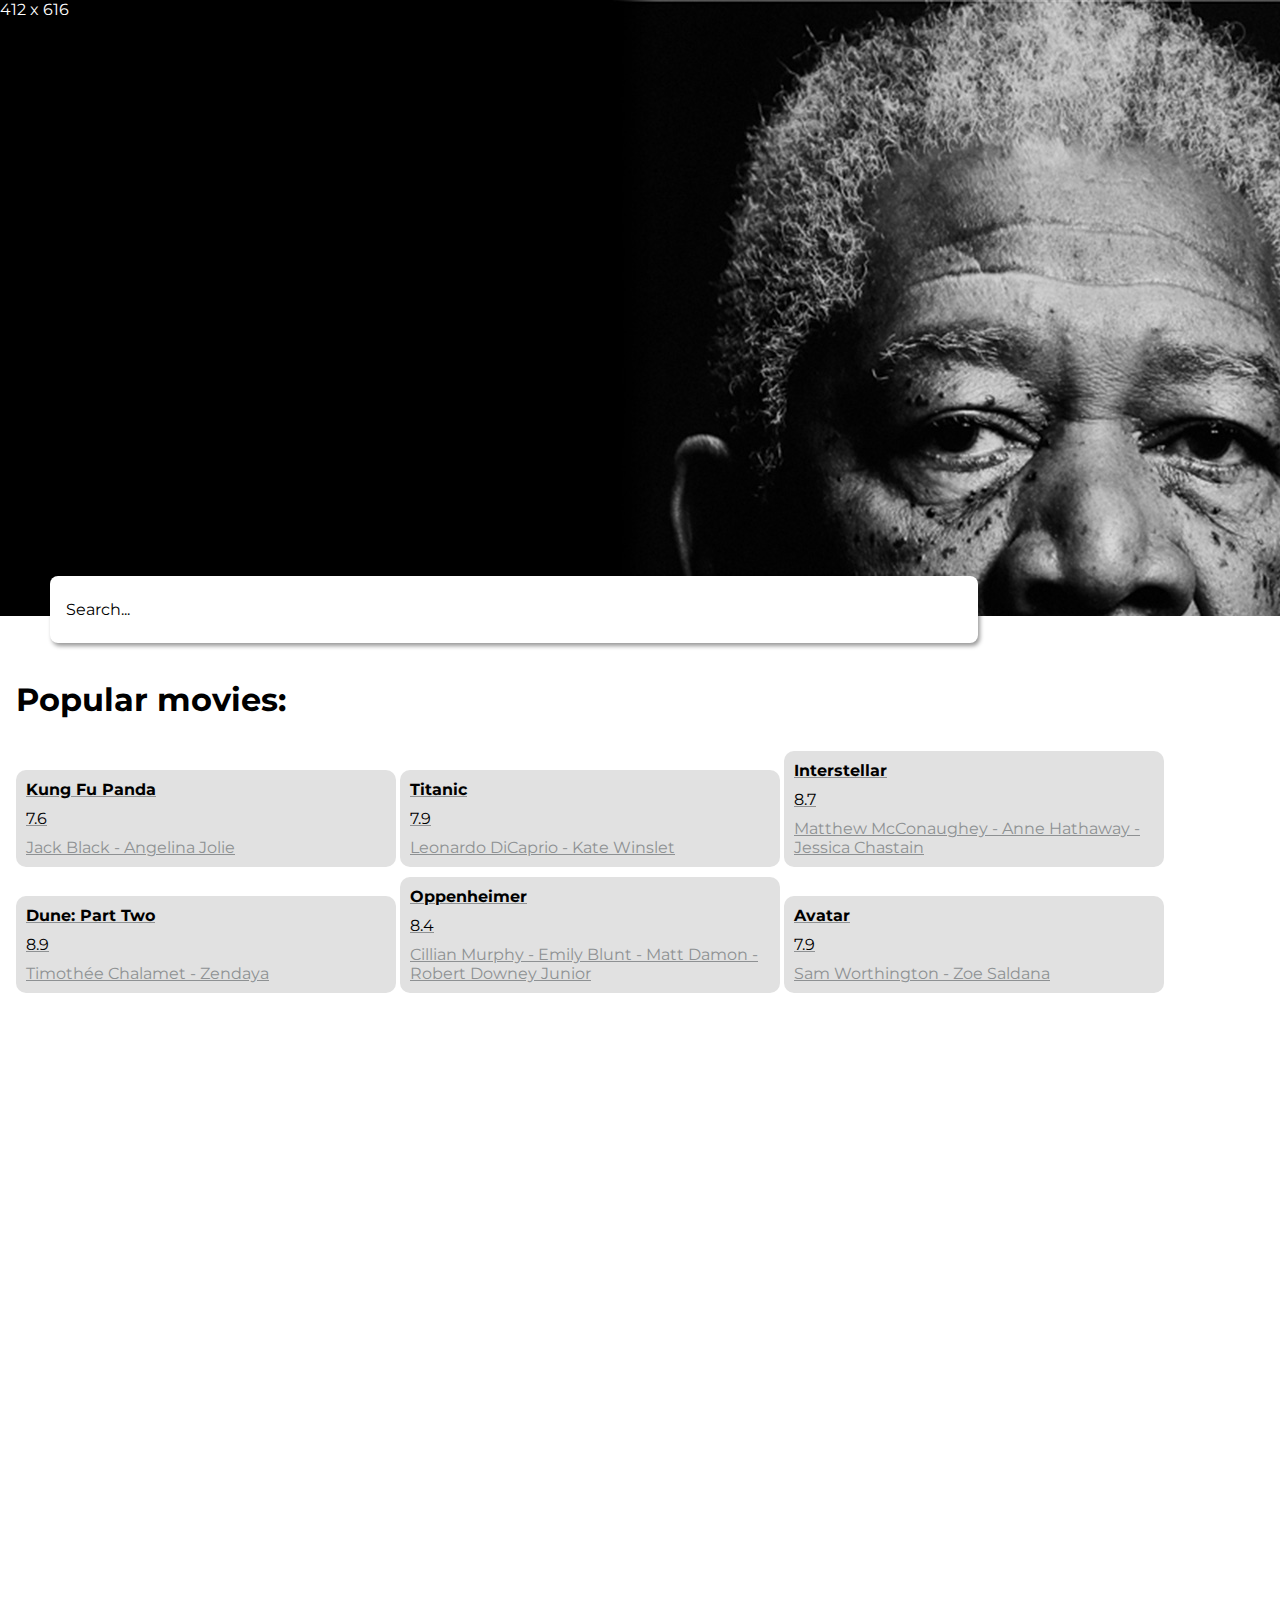
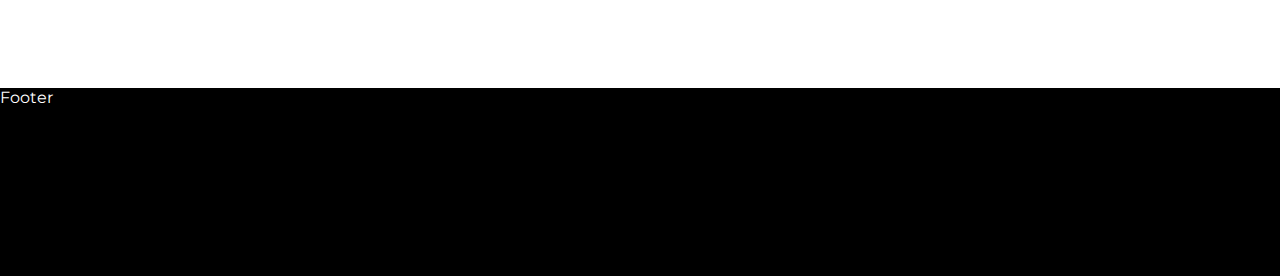
==== index.html @ 91b84ab2 "15/03" ====
<!DOCTYPE html>
<html lang="en">
  <head>
    <meta charset="UTF-8" />
    <meta name="viewport" content="width=device-width, initial-scale=1.0" />
    <title>IMBb</title>
    <link rel="stylesheet" href="/css/stylesheet.css" />
  </head>
  <body>
    <div id="wrapper">
      <main>
        412 x 616
        <div id="searchbar">Search...</div>
      </main>

      <article>
        <h1>Popular movies:</h1>
        <template id="movies">
          <a href="filmer.html" class="link_movie">
            <p class="name"></p>
            <p class="rating"></p>
            <p class="actors"></p>

            <div class="picture"></div>
          </a>
        </template>
      </article>

      <footer>Footer</footer>
    </div>
    <script src="js/javascript.js"></script>
  </body>
</html>
---- css/stylesheet.css ----
@import url('https://fonts.googleapis.com/css2?family=Montserrat&display=swap');

body {
    margin: 0px;
    font-family: 'Montserrat', 'sans-serif';
}

main {
    position: relative;
    background-image: url(/img/Morgan-Freeman.jpg);
    color: white;
    height: 616px;
}

main img {
    background-size: cover;
    background-repeat: no-repeat;
    background-position: center;
}

#searchbar {
    display: flex;
    position: absolute;
    bottom: -1.7rem;
    left: 50px;
    z-index: 1000;
    padding: 1rem;
    align-items: center;
    background-color: white;
    color: black;
    height: 35px;
    width: 70%;
    box-shadow: 2px 3px 4px 0px rgba(0, 0, 0, 0.4);
    border-radius: 0.5rem;
}   

article {
    height: 65rem;
    padding: 1rem;
}

article h1 {
    color: black;
    margin-top: 3rem;
    margin-bottom: 2rem;
    font-size: 2rem;
}

footer {
    height: 188px;
    background-color: black;
    color: white;
}

.link_movie {
    display: inline-block;

    width: 380px;
    border-radius: 10px;
    
    color: rgb(142, 145, 147);
    background-color: rgb(225, 225, 225);
    margin-bottom: 10px;
}

.link_movie p {
    display: block;
    margin: 10px;
}

.name {
    color: black;
    text-decoration: none;
    font-weight: bold;
}

.rating {
    color: black;
    
}
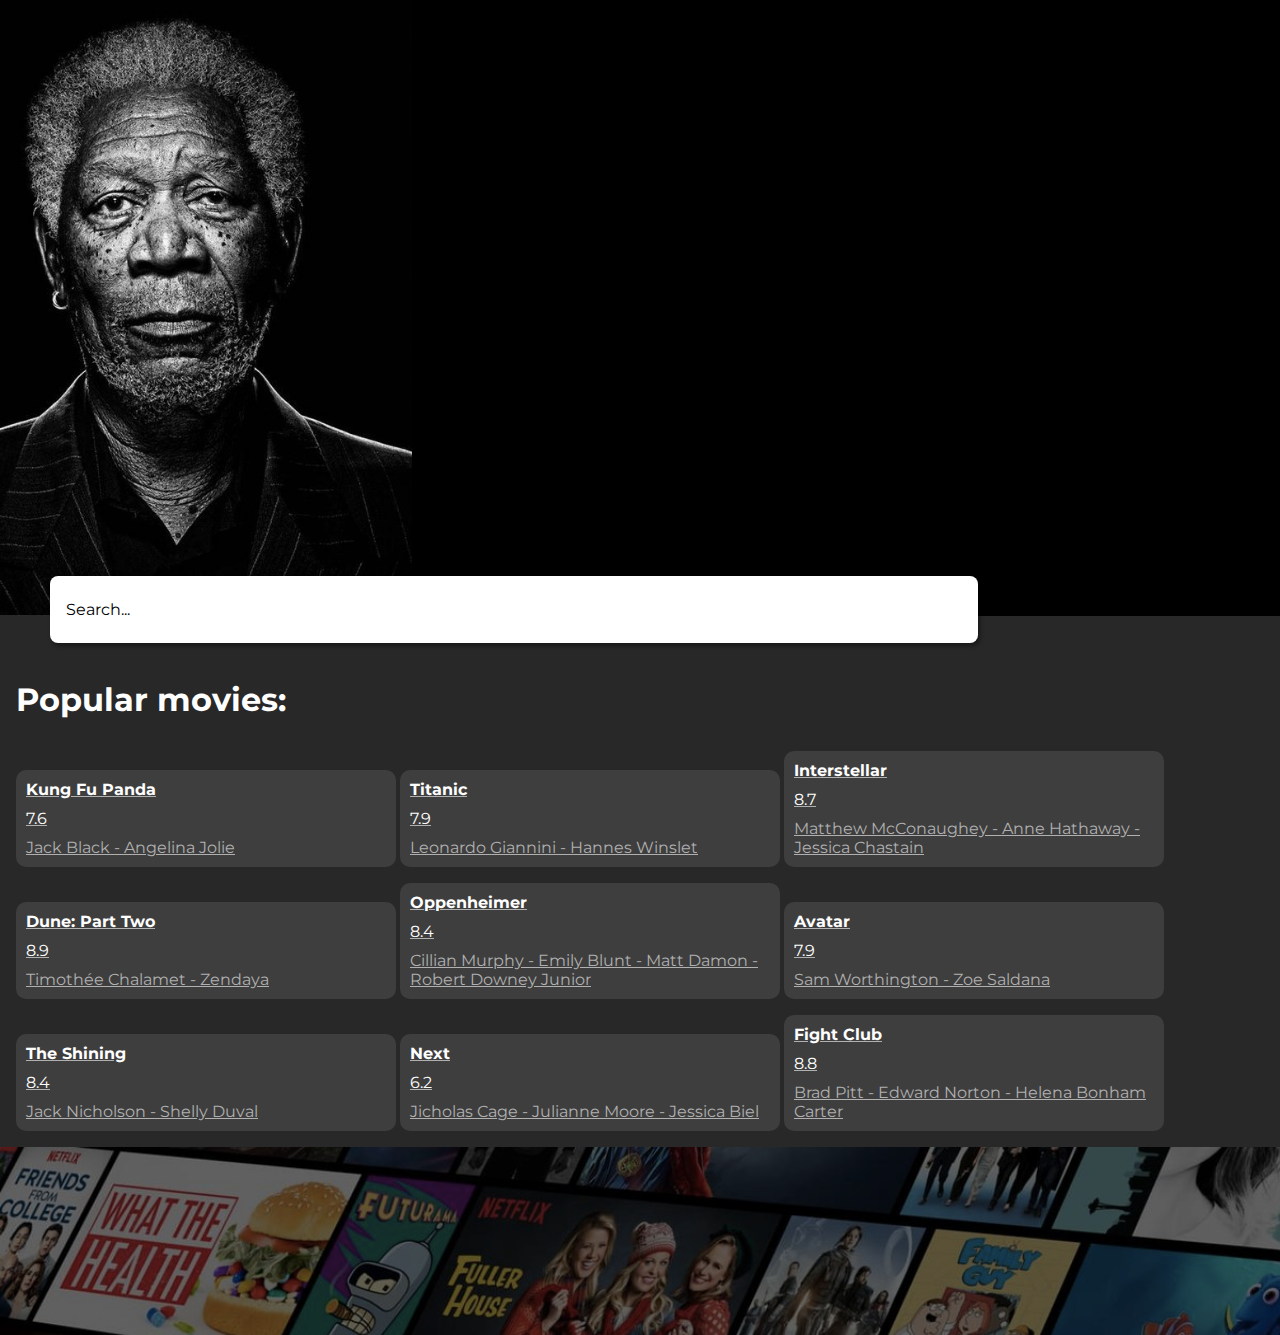
==== commit 61eb2fab: "19/03" ====
--- a/index.html
+++ b/index.html
@@ -9,7 +9,7 @@
   <body>
     <div id="wrapper">
       <main>
-        412 x 616
+        <img src="/img/Morgan-Freeman2.jpg" alt="Morgan Freeman">
         <div id="searchbar">Search...</div>
       </main>
 
@@ -20,13 +20,11 @@
             <p class="name"></p>
             <p class="rating"></p>
             <p class="actors"></p>
-
-            <div class="picture"></div>
           </a>
         </template>
       </article>
 
-      <footer>Footer</footer>
+      <footer></footer>
     </div>
     <script src="js/javascript.js"></script>
   </body>
--- a/css/stylesheet.css
+++ b/css/stylesheet.css
@@ -5,17 +5,22 @@
     font-family: 'Montserrat', 'sans-serif';
 }
 
+body ::-webkit-scrollbar {
+    display: none;
+}
+
 main {
     position: relative;
-    background-image: url(/img/Morgan-Freeman.jpg);
+    background-color: black;
     color: white;
     height: 616px;
 }
 
 main img {
-    background-size: cover;
-    background-repeat: no-repeat;
-    background-position: center;
+    position: absolute;
+    bottom: 0;
+
+    width: 412px;
 }
 
 #searchbar {
@@ -35,12 +40,13 @@
 }   
 
 article {
-    height: 65rem;
+    background-color: rgb(40, 40, 40);
     padding: 1rem;
+    padding-bottom: 0rem;
 }
 
 article h1 {
-    color: black;
+    color: rgb(255, 255, 255);
     margin-top: 3rem;
     margin-bottom: 2rem;
     font-size: 2rem;
@@ -48,8 +54,10 @@
 
 footer {
     height: 188px;
-    background-color: black;
-    color: white;
+
+    background-image: url(/img/netflix.png);
+    background-size: cover;
+    filter: brightness(0.5);    
 }
 
 .link_movie {
@@ -58,9 +66,9 @@
     width: 380px;
     border-radius: 10px;
     
-    color: rgb(142, 145, 147);
-    background-color: rgb(225, 225, 225);
-    margin-bottom: 10px;
+    color: rgb(176, 176, 176);
+    background-color: rgb(62, 62, 62);
+    margin-bottom: 1rem;
 }
 
 .link_movie p {
@@ -69,12 +77,11 @@
 }
 
 .name {
-    color: black;
+    color: rgb(255, 255, 255);
     text-decoration: none;
     font-weight: bold;
 }
 
 .rating {
-    color: black;
-    
+    color: rgb(255, 255, 255);
 }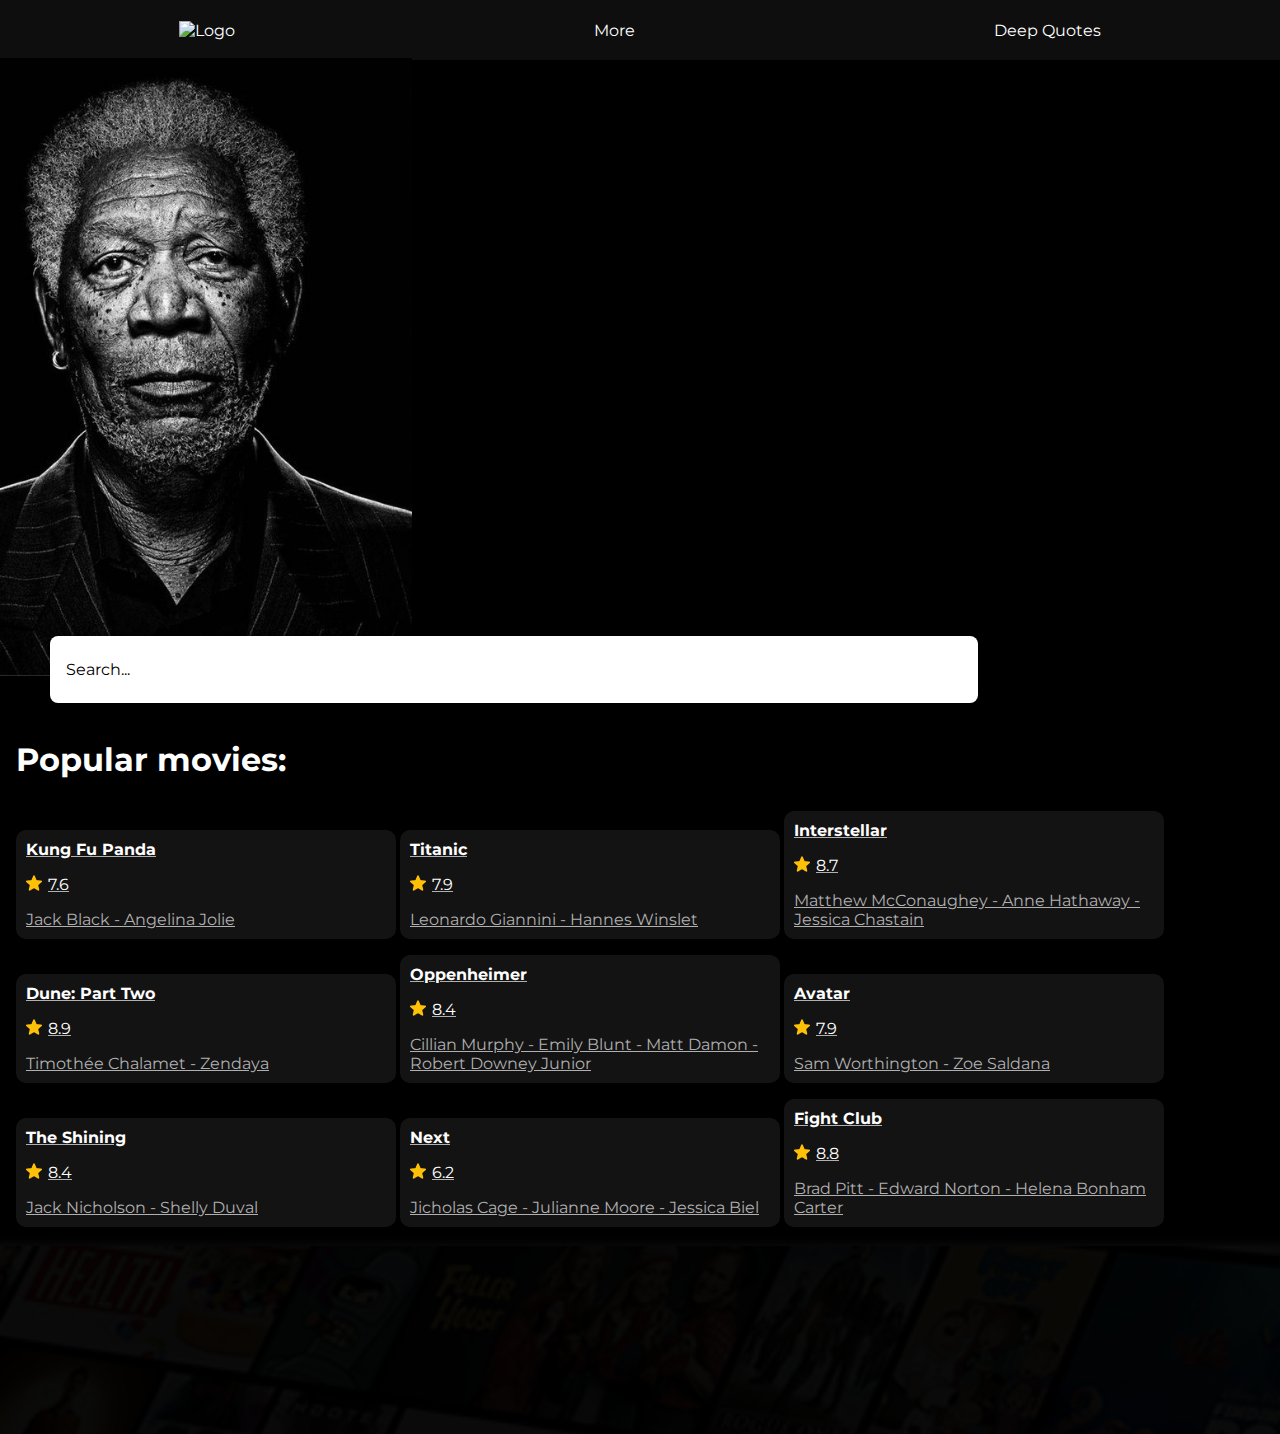
==== commit c9ef4ef5: "19/03 v.2" ====
--- a/index.html
+++ b/index.html
@@ -4,12 +4,26 @@
     <meta charset="UTF-8" />
     <meta name="viewport" content="width=device-width, initial-scale=1.0" />
     <title>IMBb</title>
-    <link rel="stylesheet" href="/css/stylesheet.css" />
+    <link rel="stylesheet" href="/css/style1.css" />
   </head>
   <body>
     <div id="wrapper">
+      <header class="header">
+        <a href="index.html">
+          <img src="" alt="Logo">
+        </a>
+
+        <a href="infopage.html">
+          <p>More</p>
+        </a>
+
+        <a href="quotes.html">
+          <p>Deep Quotes</p>
+        </a>
+      </header>
+
       <main>
-        <img src="/img/Morgan-Freeman2.jpg" alt="Morgan Freeman">
+        <img src="/img/Morgan-Freeman2.jpg" alt="Morgan Freeman" />
         <div id="searchbar">Search...</div>
       </main>
 
@@ -18,7 +32,15 @@
         <template id="movies">
           <a href="filmer.html" class="link_movie">
             <p class="name"></p>
-            <p class="rating"></p>
+            <div class="rating-template-div">
+              <img
+                src="/img/star.png"
+                alt="Star"
+                class="template-rating-star"
+              />
+              <p class="rating"></p>
+            </div>
+
             <p class="actors"></p>
           </a>
         </template>
@@ -26,6 +48,6 @@
 
       <footer></footer>
     </div>
-    <script src="js/javascript.js"></script>
+    <script src="js/main.js"></script>
   </body>
 </html>
--- a/css/style1.css
+++ b/css/style1.css
@@ -0,0 +1,113 @@
+@import url("https://fonts.googleapis.com/css2?family=Montserrat&display=swap");
+
+body {
+  margin: 0px;
+  font-family: "Montserrat", "sans-serif";
+}
+
+.header {
+  height: 60px;
+  display: flex;
+  align-items: center;
+  justify-content: space-around;
+
+  background-color: rgb(14, 14, 14);
+}
+
+.header a {
+  color: white;
+  text-decoration: none;
+}
+
+main {
+  position: relative;
+  background-color: black;
+  color: white;
+  height: 616px;
+}
+
+main img {
+  position: absolute;
+  bottom: 0;
+
+  width: 412px;
+}
+
+#searchbar {
+  display: flex;
+  position: absolute;
+  bottom: -1.7rem;
+  left: 50px;
+  z-index: 1000;
+  padding: 1rem;
+  align-items: center;
+  background-color: white;
+  color: black;
+  height: 35px;
+  width: 70%;
+  box-shadow: 2px 3px 4px 0px rgba(0, 0, 0, 0.4);
+  border-radius: 0.5rem;
+}
+
+article {
+  background-color: rgb(0, 0, 0);
+  padding: 1rem;
+  padding-bottom: 0.2rem;
+}
+
+article h1 {
+  color: rgb(255, 255, 255);
+  margin-top: 3rem;
+  margin-bottom: 2rem;
+  font-size: 2rem;
+}
+
+.link_movie {
+  display: inline-block;
+
+  width: 380px;
+  border-radius: 10px;
+
+  color: rgb(176, 176, 176);
+  background-color: rgb(19, 19, 19);
+  margin-bottom: 1rem;
+}
+
+.link_movie p {
+  display: block;
+  margin: 10px;
+}
+
+.rating-template-div {
+  display: flex;
+  flex-direction: row;
+}
+
+.name {
+  color: rgb(255, 255, 255);
+  text-decoration: none;
+  font-weight: bold;
+}
+
+.rating {
+  margin: 6px !important;
+  color: rgb(255, 255, 255);
+}
+
+.template-rating-star {
+  margin: 6px;
+  margin-left: 10px;
+  margin-right: 0px;
+  height: 1rem;
+
+  display: flex;
+}
+
+footer {
+  height: 188px;
+
+  background-image: url(/img/netflix.png);
+  background-size: cover;
+  filter: brightness(0.05);
+  box-shadow: 0px 9px 10px 10px white;
+}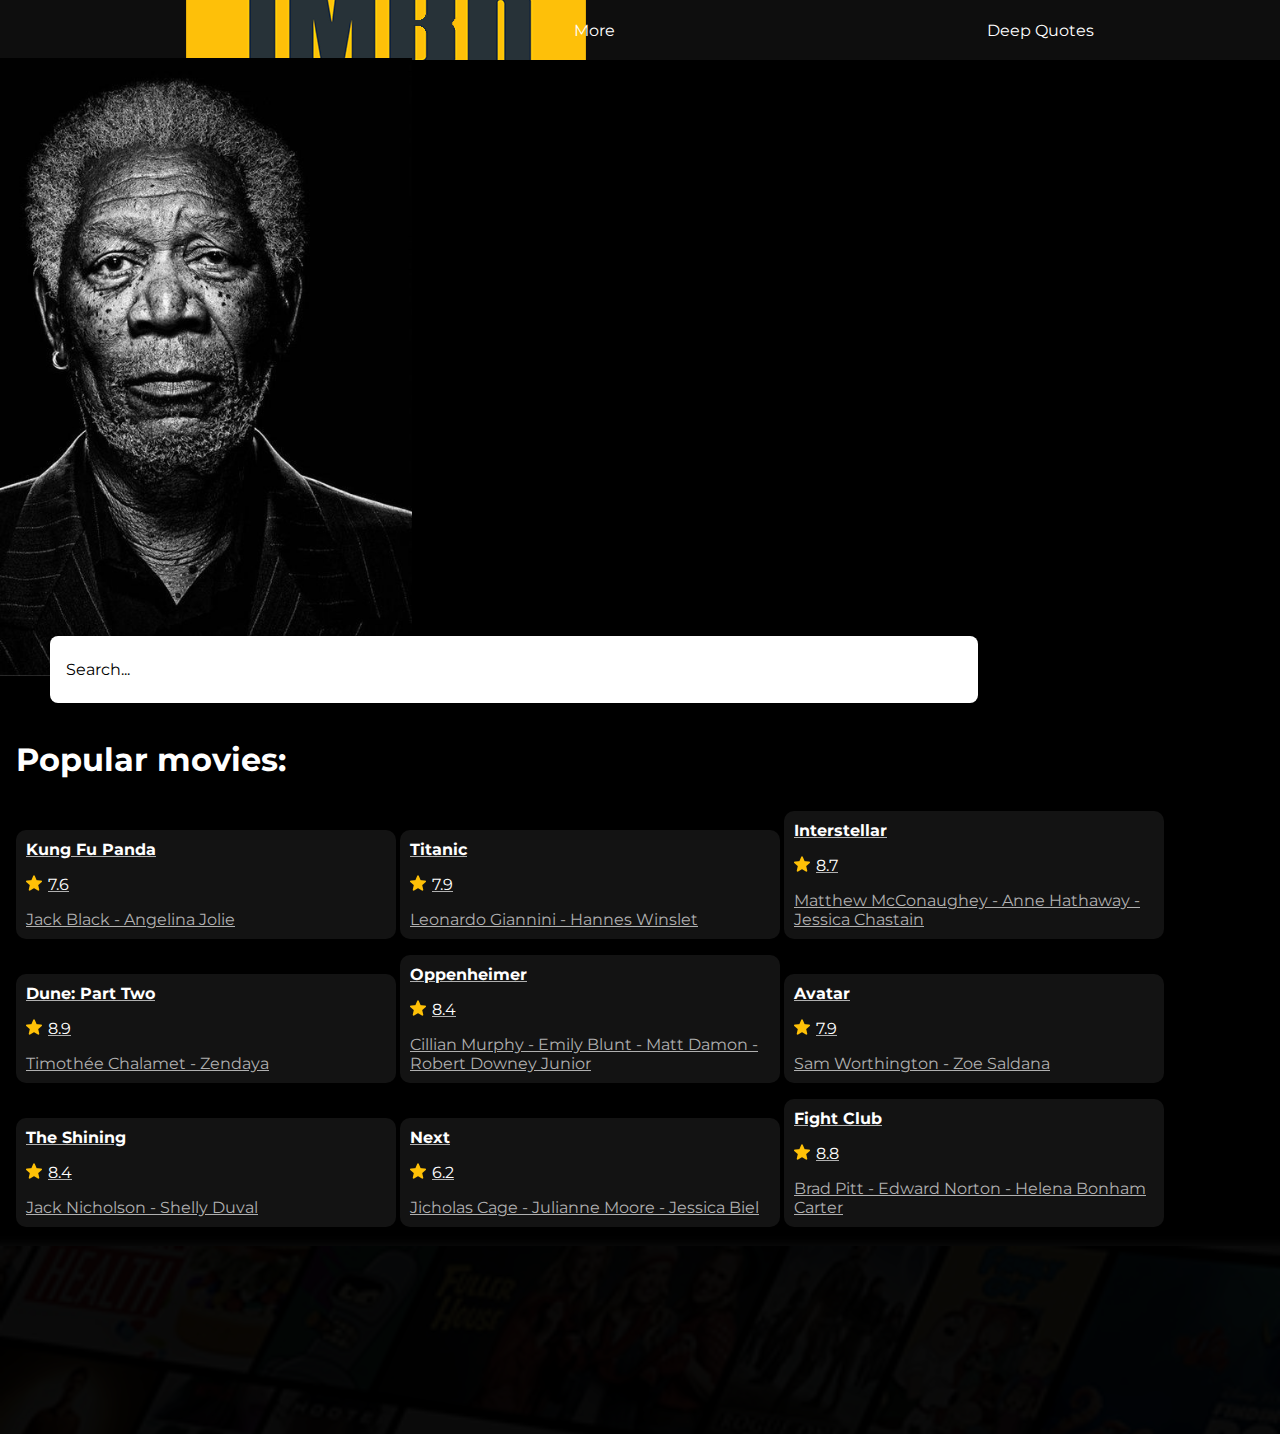
==== commit e944af2e: "22/03 v.1" ====
--- a/index.html
+++ b/index.html
@@ -5,12 +5,13 @@
     <meta name="viewport" content="width=device-width, initial-scale=1.0" />
     <title>IMBb</title>
     <link rel="stylesheet" href="/css/style1.css" />
+    <link rel="icon"  type="image/x-icon" href="/img/IMBb-icon.png">
   </head>
   <body>
     <div id="wrapper">
       <header class="header">
-        <a href="index.html">
-          <img src="" alt="Logo">
+        <a href="index.html" class="home">
+          <img src="/img/IMBb-logo.png" alt="Logo">
         </a>
 
         <a href="infopage.html">
--- a/css/style1.css
+++ b/css/style1.css
@@ -17,6 +17,10 @@
 .header a {
   color: white;
   text-decoration: none;
+}
+
+.home {
+  width: 1rem;
 }
 
 main {
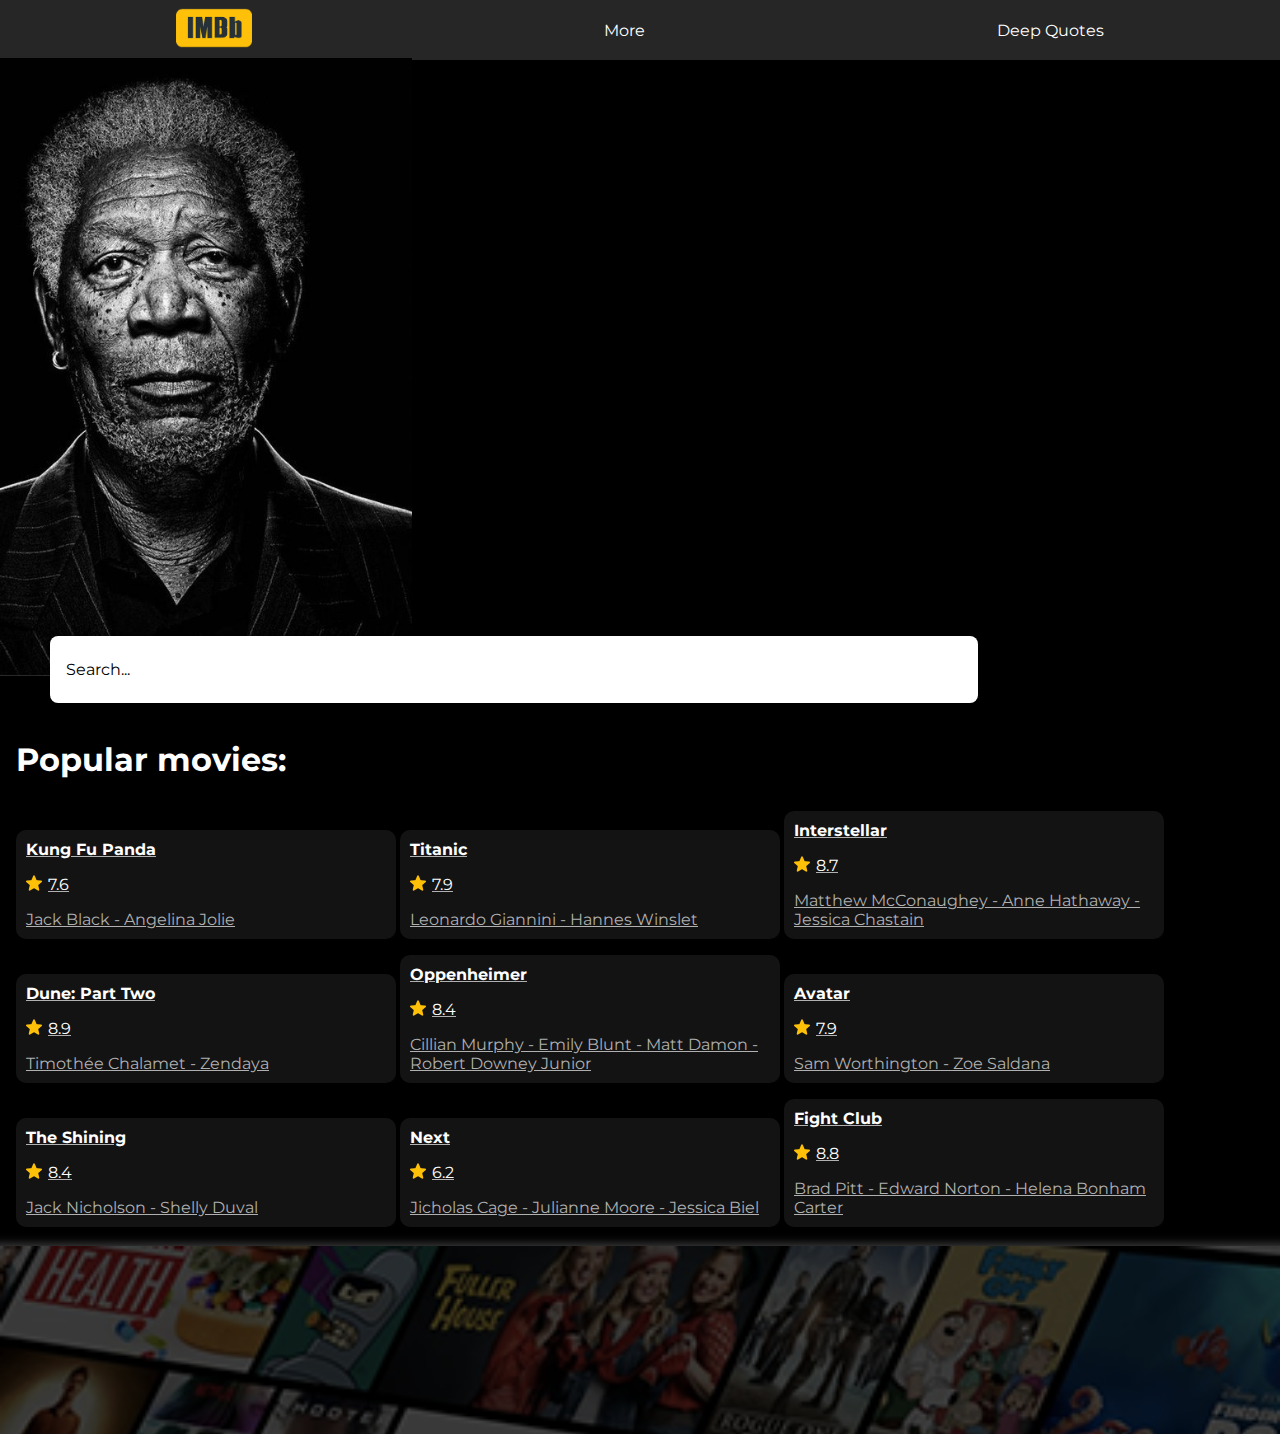
==== commit 986c9e19: "22/03 v.2" ====
--- a/index.html
+++ b/index.html
@@ -4,13 +4,13 @@
     <meta charset="UTF-8" />
     <meta name="viewport" content="width=device-width, initial-scale=1.0" />
     <title>IMBb</title>
-    <link rel="stylesheet" href="/css/style1.css" />
+    <link rel="stylesheet" href="/css/stylesheet.css" />
     <link rel="icon"  type="image/x-icon" href="/img/IMBb-icon.png">
   </head>
   <body>
     <div id="wrapper">
       <header class="header">
-        <a href="index.html" class="home">
+        <a href="index.html" class="home-logo">
           <img src="/img/IMBb-logo.png" alt="Logo">
         </a>
 
--- a/css/stylesheet.css
+++ b/css/stylesheet.css
@@ -0,0 +1,265 @@
+@import url("https://fonts.googleapis.com/css2?family=Montserrat&display=swap");
+
+body {
+  margin: 0px;
+  font-family: "Montserrat", "sans-serif";
+}
+
+.header {
+  height: 60px;
+  display: flex;
+  align-items: center;
+  justify-content: space-around;
+
+  background-color: rgb(38, 38, 38);
+}
+
+.header a {
+  color: white;
+  text-decoration: none;
+}
+
+header img {
+  height: 2.5rem;
+}
+
+main {
+  position: relative;
+  background-color: black;
+  color: white;
+  height: 616px;
+}
+
+main img {
+  position: absolute;
+  bottom: 0;
+
+  width: 412px;
+}
+
+#searchbar {
+  padding: 1rem;
+  height: 35px;
+  width: 70%;
+
+  display: flex;
+  position: absolute;
+  bottom: -1.7rem;
+  left: 50px;
+  z-index: 1000;
+  align-items: center;
+
+  background-color: white;
+  color: black;
+  box-shadow: 2px 3px 4px 0px rgba(0, 0, 0, 0.4);
+  border-radius: 0.5rem;
+}
+
+article {
+  background-color: rgb(0, 0, 0);
+  padding: 1rem;
+  padding-bottom: 0.2rem;
+}
+
+article h1 {
+  color: rgb(255, 255, 255);
+  margin-top: 3rem;
+  margin-bottom: 2rem;
+  font-size: 2rem;
+}
+
+.link_movie {
+  display: inline-block;
+
+  width: 380px;
+  border-radius: 10px;
+
+  color: rgb(176, 176, 176);
+  background-color: rgb(19, 19, 19);
+  margin-bottom: 1rem;
+}
+
+.link_movie p {
+  display: block;
+  margin: 10px;
+}
+
+.rating-template-div {
+  display: flex;
+  flex-direction: row;
+}
+
+.name {
+  color: rgb(255, 255, 255);
+  text-decoration: none;
+  font-weight: bold;
+}
+
+.rating {
+  margin: 6px !important;
+  color: rgb(255, 255, 255);
+}
+
+.template-rating-star {
+  margin: 6px;
+  margin-left: 10px;
+  margin-right: 0px;
+  height: 1rem;
+
+  display: flex;
+}
+
+footer {
+  height: 188px;
+
+  background-image: url(/img/netflix.png);
+  background-size: cover;
+  filter: brightness(0.3);
+  box-shadow: 0px 9px 10px 10px white;
+}
+
+
+/*-------------------------------Filmer-------------------------------*/
+
+#filmer-body {
+  background-color: black;
+}
+
+#filmer-header {
+  padding: 10px;
+  height: 40px;
+
+  position: relative;
+  display: flex;
+  justify-content: space-between;
+  align-items: center;
+
+  background-color: rgb(31, 31, 31);
+  box-shadow: -1px -9px 17px 0px white;
+}
+
+#filmer-header h3 {
+  margin: 1rem;
+
+  color: white;
+}
+
+.tillbaka {
+  height: 45px;
+  width: 45px;
+}
+
+.more-filmer {
+  margin-right: 1rem;
+  width: 30px;
+  height: 30px;
+}
+
+#filmer-section {
+  padding-top: 1rem;
+  background-color: rgb(29, 29, 29);
+}
+
+#movie-name {
+  margin: 0px;
+  margin-left: 24px;
+
+  color: white;
+  font-size: 2rem;
+}
+
+.rating {
+  margin-left: 1.5rem;
+  margin-bottom: 0px;
+
+  display: flex;
+  flex-direction: row;
+  align-items: center;
+
+  color: white;
+}
+
+#movie-rating {
+  margin-top: 1rem;
+  margin-bottom: 1rem;
+
+  color: white;
+  font-weight: bold;
+  font-size: 2rem;
+}
+
+.star {
+  margin-left: 0.5rem;
+  margin-right: 10px;
+  margin-bottom: 3px;
+  width: 1.8rem;
+}
+
+#movie-description {
+  margin: 40px;
+
+  color: white;
+  font-size: 1rem;
+}
+
+#movie-actors {
+  margin: 24px;
+
+  color: white;
+  font-size: 2rem;
+  font-weight: bold;
+}
+
+/*-------------------------------More-------------------------------*/
+
+#info-body {
+  background-color: black;
+}
+
+#info-section {
+  height: 15rem;
+
+  background-image: url(/img/infopic-section.jpg);
+  background-size: cover;
+  background-position: center;
+  mask-repeat: no-repeat;
+  box-shadow: 0px 4px 20px -8px white;
+}
+
+#magic {
+  margin-left: 1rem;
+  margin-bottom: 0px;
+  color: white;
+}
+
+#info-article {
+  display: flex;
+  flex-direction: column;
+  align-items: center;
+}
+
+#info-article img {
+  margin: 0rem;
+  margin-bottom: 10px;
+  width: 380px;
+
+  border-radius: 10px;
+}
+
+.general-information {
+  margin-bottom: 10px;
+
+  padding: 10px;
+  width: 360px;
+  border-radius: 10px;
+  
+  background-color: rgb(19, 19, 19);
+  color: white;
+}
+
+.general-information p{
+  margin: 0px;
+}
+
+/*-------------------------------Quotes-------------------------------*/
+
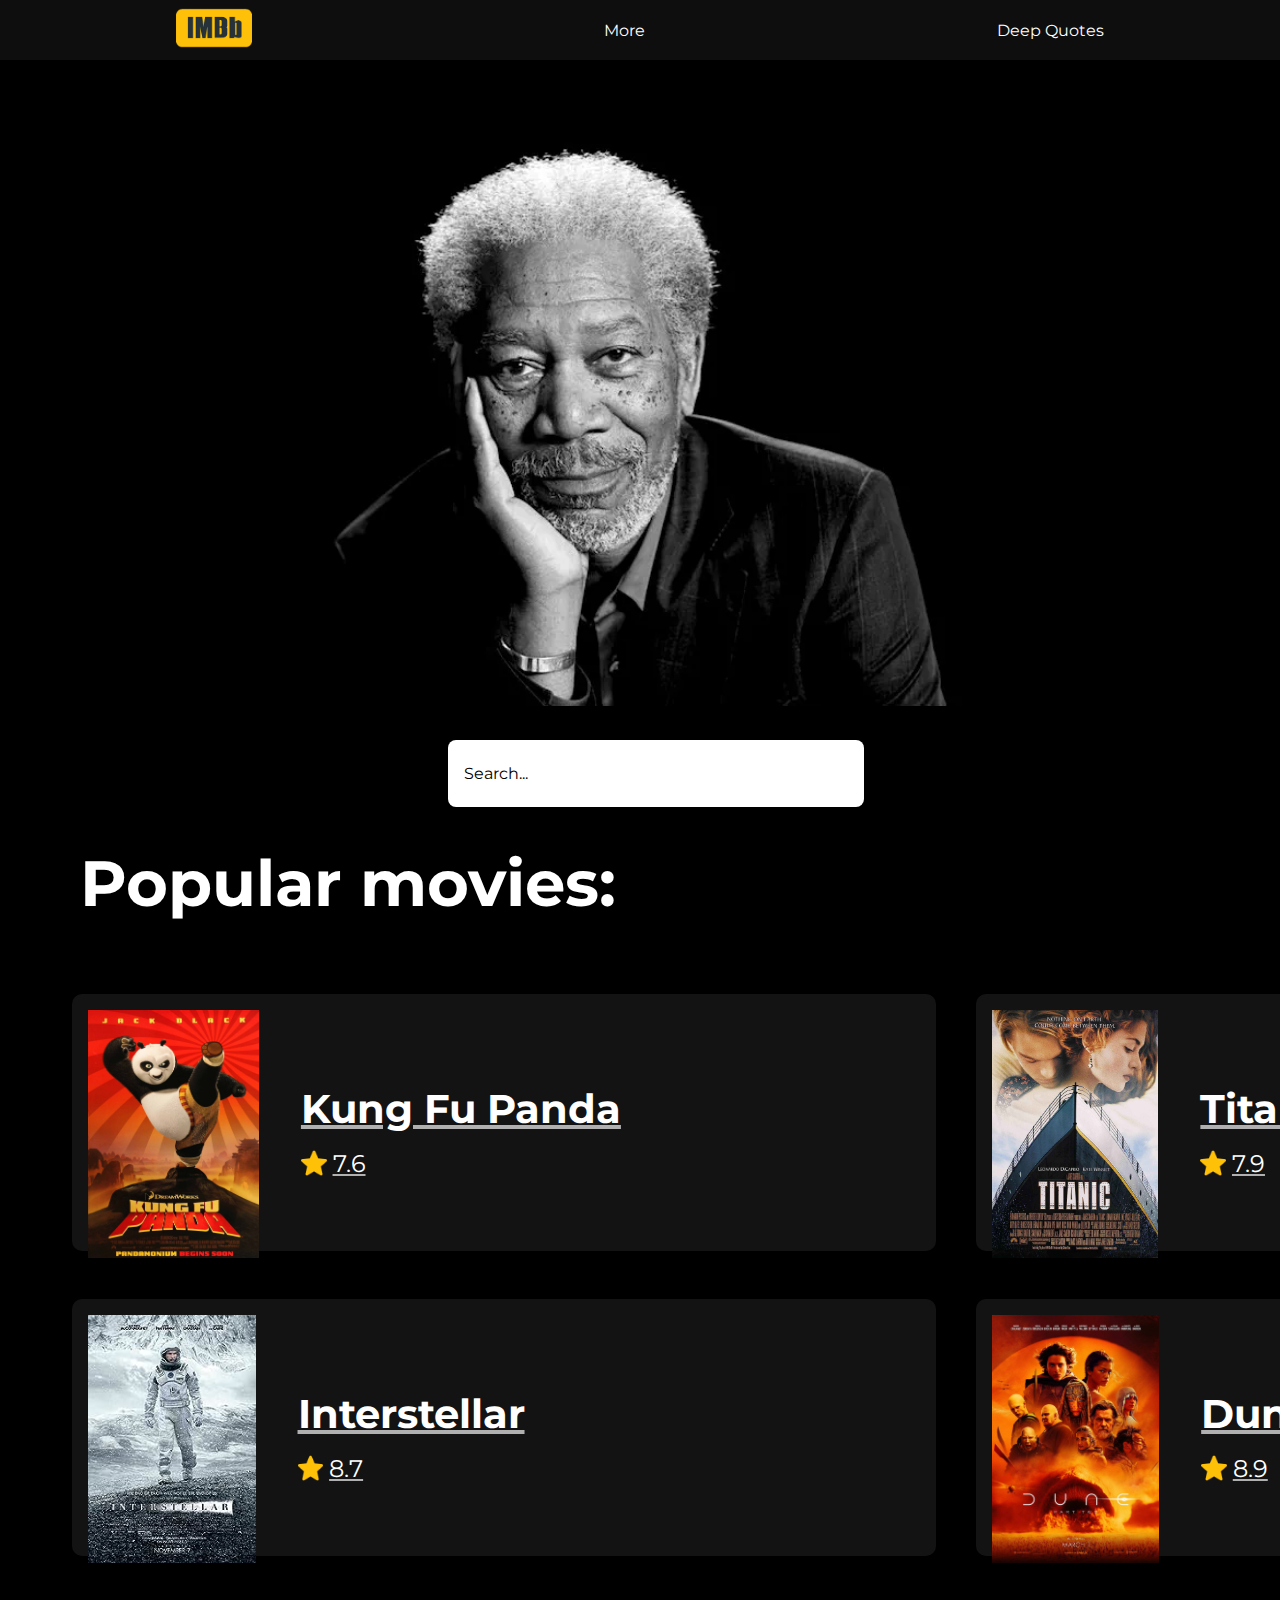
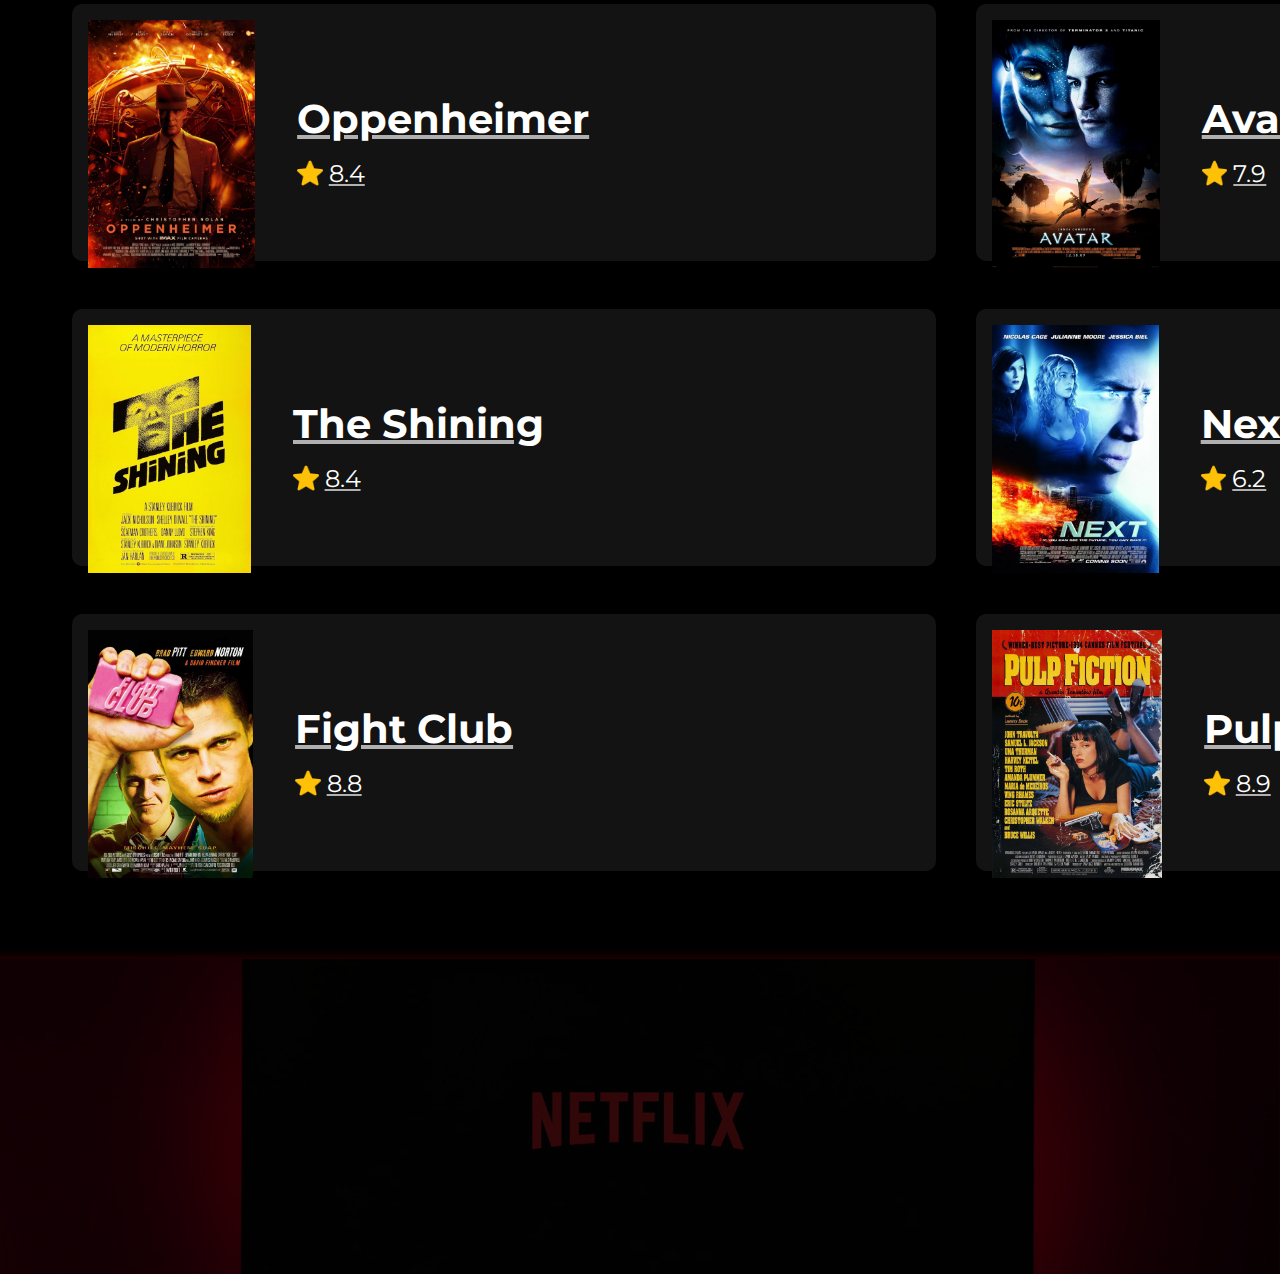
==== commit c4093c6e: "final commit" ====
--- a/index.html
+++ b/index.html
@@ -5,13 +5,13 @@
     <meta name="viewport" content="width=device-width, initial-scale=1.0" />
     <title>IMBb</title>
     <link rel="stylesheet" href="/css/stylesheet.css" />
-    <link rel="icon"  type="image/x-icon" href="/img/IMBb-icon.png">
+    <link rel="icon" type="image/x-icon" href="/img/IMBb-icon.png" />
   </head>
   <body>
     <div id="wrapper">
       <header class="header">
         <a href="index.html" class="home-logo">
-          <img src="/img/IMBb-logo.png" alt="Logo">
+          <img src="/img/IMBb-logo.png" alt="Logo" />
         </a>
 
         <a href="infopage.html">
@@ -30,21 +30,28 @@
 
       <article>
         <h1>Popular movies:</h1>
-        <template id="movies">
-          <a href="filmer.html" class="link_movie">
-            <p class="name"></p>
-            <div class="rating-template-div">
-              <img
-                src="/img/star.png"
-                alt="Star"
-                class="template-rating-star"
-              />
-              <p class="rating"></p>
+
+        <div id="templates">
+          <template id="movies">
+            <div class="inner-border">
+              <a href="filmer.html" class="link_movie">
+                <img class="image" src="" alt="Movie" />
+
+                <div class="link-short-information">
+                  <p class="name"></p>
+                  <div class="rating-template-div">
+                    <img
+                      src="/img/star.png"
+                      alt="Star"
+                      class="template-rating-star"
+                    />
+                    <p class="rating"></p>
+                  </div>
+                </div>
+              </a>
             </div>
-
-            <p class="actors"></p>
-          </a>
-        </template>
+          </template>
+        </div>
       </article>
 
       <footer></footer>
--- a/css/stylesheet.css
+++ b/css/stylesheet.css
@@ -11,7 +11,7 @@
   align-items: center;
   justify-content: space-around;
 
-  background-color: rgb(38, 38, 38);
+  background-color: rgb(14, 14, 14);
 }
 
 .header a {
@@ -39,7 +39,7 @@
 
 #searchbar {
   padding: 1rem;
-  height: 35px;
+  height: 20px;
   width: 70%;
 
   display: flex;
@@ -58,7 +58,7 @@
 article {
   background-color: rgb(0, 0, 0);
   padding: 1rem;
-  padding-bottom: 0.2rem;
+  padding-bottom: 0.5rem;
 }
 
 article h1 {
@@ -69,7 +69,7 @@
 }
 
 .link_movie {
-  display: inline-block;
+  display: flex;
 
   width: 380px;
   border-radius: 10px;
@@ -79,6 +79,16 @@
   margin-bottom: 1rem;
 }
 
+.image {
+  height: 247.75px;
+}
+
+.link-short-information {
+  margin-left: 2rem;
+  margin-top: 4rem;
+  height: 10rem;
+}
+
 .link_movie p {
   display: block;
   margin: 10px;
@@ -91,7 +101,6 @@
 
 .name {
   color: rgb(255, 255, 255);
-  text-decoration: none;
   font-weight: bold;
 }
 
@@ -110,14 +119,14 @@
 }
 
 footer {
-  height: 188px;
-
-  background-image: url(/img/netflix.png);
+  height: 13vh;
+
+  background-image: url(/img/footer.jpg);
   background-size: cover;
-  filter: brightness(0.3);
-  box-shadow: 0px 9px 10px 10px white;
-}
-
+  background-position: center;
+  filter: brightness(0.2);
+  box-shadow: 0px 9px 10px 10px red;
+}
 
 /*-------------------------------Filmer-------------------------------*/
 
@@ -134,7 +143,7 @@
   justify-content: space-between;
   align-items: center;
 
-  background-color: rgb(31, 31, 31);
+  background-color: rgb(14, 14, 14);
   box-shadow: -1px -9px 17px 0px white;
 }
 
@@ -157,7 +166,7 @@
 
 #filmer-section {
   padding-top: 1rem;
-  background-color: rgb(29, 29, 29);
+  background-color: rgb(8, 8, 8);
 }
 
 #movie-name {
@@ -195,6 +204,10 @@
   width: 1.8rem;
 }
 
+#movie-image {
+  width: 380px;
+}
+
 #movie-description {
   margin: 40px;
 
@@ -212,7 +225,7 @@
 
 /*-------------------------------More-------------------------------*/
 
-#info-body {
+.general-body {
   background-color: black;
 }
 
@@ -221,6 +234,7 @@
 
   background-image: url(/img/infopic-section.jpg);
   background-size: cover;
+
   background-position: center;
   mask-repeat: no-repeat;
   box-shadow: 0px 4px 20px -8px white;
@@ -228,8 +242,13 @@
 
 #magic {
   margin-left: 1rem;
-  margin-bottom: 0px;
-  color: white;
+  margin-top: 2rem;
+  margin-bottom: 1rem;
+  color: white;
+}
+
+#section-text p {
+  display: none;
 }
 
 #info-article {
@@ -240,26 +259,337 @@
 
 #info-article img {
   margin: 0rem;
-  margin-bottom: 10px;
+  margin-bottom: 1rem;
   width: 380px;
 
   border-radius: 10px;
 }
 
 .general-information {
-  margin-bottom: 10px;
+  margin-bottom: 1rem;
 
   padding: 10px;
   width: 360px;
   border-radius: 10px;
-  
+
   background-color: rgb(19, 19, 19);
   color: white;
 }
 
-.general-information p{
+.general-information p {
   margin: 0px;
 }
 
+#first-information {
+  margin-bottom: 1rem;
+
+  padding: 10px;
+  width: 360px;
+  border-radius: 10px;
+
+  background-color: rgb(19, 19, 19);
+  color: white;
+}
+
+#first-information p {
+  margin: 0;
+}
+
 /*-------------------------------Quotes-------------------------------*/
 
+#quotes-article {
+  padding: 0;
+}
+
+.quote {
+  padding: 1rem;
+  text-align: center;
+  color: white;
+}
+
+.quote img {
+  width: 380px;
+
+  border-radius: 10px;
+}
+
+.quote p {
+  margin-bottom: 2rem;
+}
+
+.desktop-title {
+  display: none;
+}
+
+#important-quote {
+  display: none;
+}
+
+/*-------------------------Madia landing page-------------------------*/
+
+@media screen and (min-width: 600px) {
+  body::-webkit-scrollbar {
+    display: none;
+  }
+
+  main {
+    height: 80vh;
+
+    background-image: url(/img/morgan-freeman-desktop.webp);
+    background-repeat: no-repeat;
+    background-size: contain;
+    background-position: center;
+  }
+
+  main img {
+    display: none;
+  }
+
+  #searchbar {
+    height: 35px;
+    width: 30%;
+
+    left: 35vw;
+  }
+
+  article {
+    padding-bottom: 3rem;
+  }
+
+  article h1 {
+    margin-left: 4rem;
+
+    font-size: 4rem;
+  }
+
+  #templates {
+    width: 1871px;
+
+    display: flex;
+    flex-wrap: wrap;
+    padding: 1rem;
+  }
+
+  .link_movie {
+    margin: 0px;
+    padding: 1rem;
+
+    height: 25vh;
+    width: 54rem;
+
+    transition: 0.3sec;
+  }
+
+  .inner-border {
+    margin: 1.5rem;
+    margin-left: 2.5rem;
+    margin-right: 0px;
+    width: 54rem;
+
+    display: flex;
+    justify-content: center;
+    align-items: center;
+
+    border-radius: 12px;
+    transition: 0.1s;
+  }
+
+  .inner-border:hover {
+    margin-bottom: 0;
+    margin-left: 1.8rem;
+
+    border: 5px solid white;
+    border-radius: 1rem;
+  }
+
+  .link_movie:hover {
+    margin: 0px;
+    margin-left: 6px;
+    margin-right: 6px;
+
+    width: 58rem;
+  }
+
+  .name {
+    font-size: 2.5rem;
+    text-decoration: none;
+  }
+
+  .rating {
+    font-size: 1.5rem;
+  }
+
+  .template-rating-star {
+    margin-top: 7px;
+    height: 1.6rem;
+  }
+
+  footer {
+    height: 35vh;
+
+    background-image: url(/img/footer.jpg);
+    background-position: center;
+  }
+
+  /*-------------------------Fimler-------------------------*/
+
+  #movie-name {
+    margin-left: 10rem;
+
+    font-size: 3rem;
+  }
+
+  .star {
+    margin-left: 9.5rem;
+  }
+
+  .image-description {
+    display: flex;
+    align-items: center;
+  }
+
+  #movie-image {
+    margin-left: 20rem;
+  }
+
+  #movie-description {
+    margin: 5rem;
+    margin-right: 20rem;
+
+    font-size: 2rem;
+  }
+
+  #movie-actors {
+    margin-top: 4rem;
+
+    display: flex;
+    justify-content: center;
+    font-size: 3.5rem;
+  }
+
+  /*-------------------------More-------------------------*/
+
+  #info-section {
+    display: none;
+  }
+
+  #magic {
+    margin: 4rem;
+    display: flex;
+    justify-content: center;
+
+    font-size: 3rem;
+  }
+
+  #section-text p {
+    margin-left: 40rem;
+    margin-right: 40rem;
+    margin-bottom: 5rem;
+    display: flex;
+    text-align: center;
+
+    color: white;
+  }
+
+  #info-article {
+    display: flex;
+    flex-direction: row;
+    justify-content: center;
+    flex-wrap: wrap;
+
+    padding-left: 20rem;
+    padding-right: 20rem;
+  }
+
+  #first-information {
+    display: none;
+  }
+
+  .general-information {
+    margin-left: 1rem;
+    margin-right: 1rem;
+    width: 25vw;
+
+    background-color: black;
+    font-size: 1.5rem;
+  }
+
+  #info-article img {
+    margin-right: 5rem;
+    margin-left: 5rem;
+    margin-bottom: 2rem;
+    width: 25vw;
+  }
+
+  /*-------------------------Quotes-------------------------*/
+
+  #important-quote {
+    margin-left: 20rem;
+    margin-right: 20rem;
+    padding: 1rem;
+    padding-top: 2rem;
+
+    display: flex;
+    flex-direction: column;
+
+    color: white;
+    font-style: italic;
+  }
+
+  .best-quoter {
+    margin-left: 15rem;
+
+    font-size: 1.5rem;
+  }
+
+  .morgan-quote {
+    margin-bottom: 10px;
+    margin-left: 0rem;
+    text-align: center;
+
+    font-size: 2.5rem;
+  }
+
+  #quotes-article {
+    padding-left: 20rem;
+    padding-right: 20rem;
+  }
+
+  .quote {
+    margin-top: 1.5rem;
+    margin-bottom: 1.5rem;
+
+    display: flex;
+    flex-direction: row;
+    justify-content: space-between;
+
+    background-color: rgb(3, 0, 0);
+    border-radius: 1rem;
+    transition: 0.3s ease;
+  }
+
+  .quote p {
+    text-align: center;
+
+    font-size: 1.5rem;
+  }
+
+  .desktop-text {
+    padding: 3rem;
+    padding-top: 0;
+    padding-bottom: 0;
+  }
+
+  .mobile-title {
+    display: none;
+  }
+
+  .desktop-title {
+    display: flex;
+    justify-content: center;
+  }
+
+  .quote:hover {
+    box-shadow: 0px 0px 30px 0px rgb(43, 0, 0);
+  }
+}
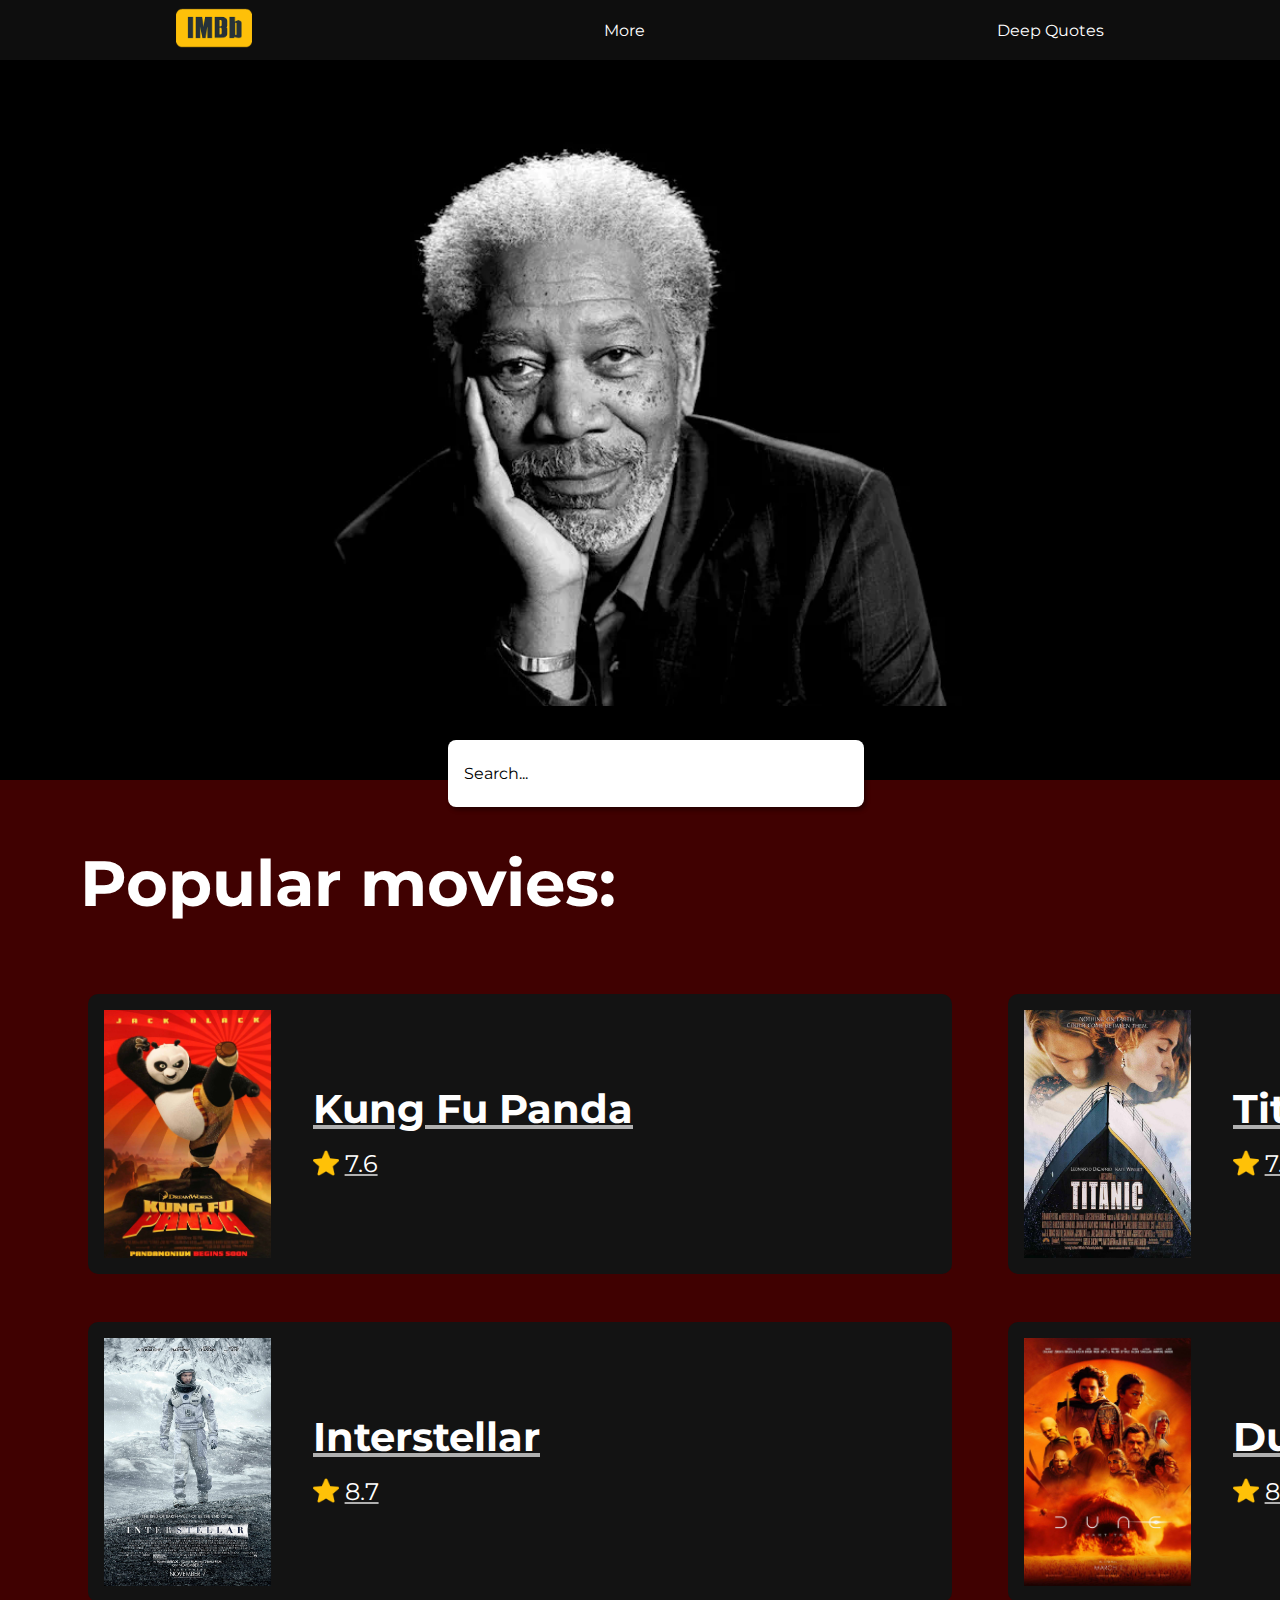
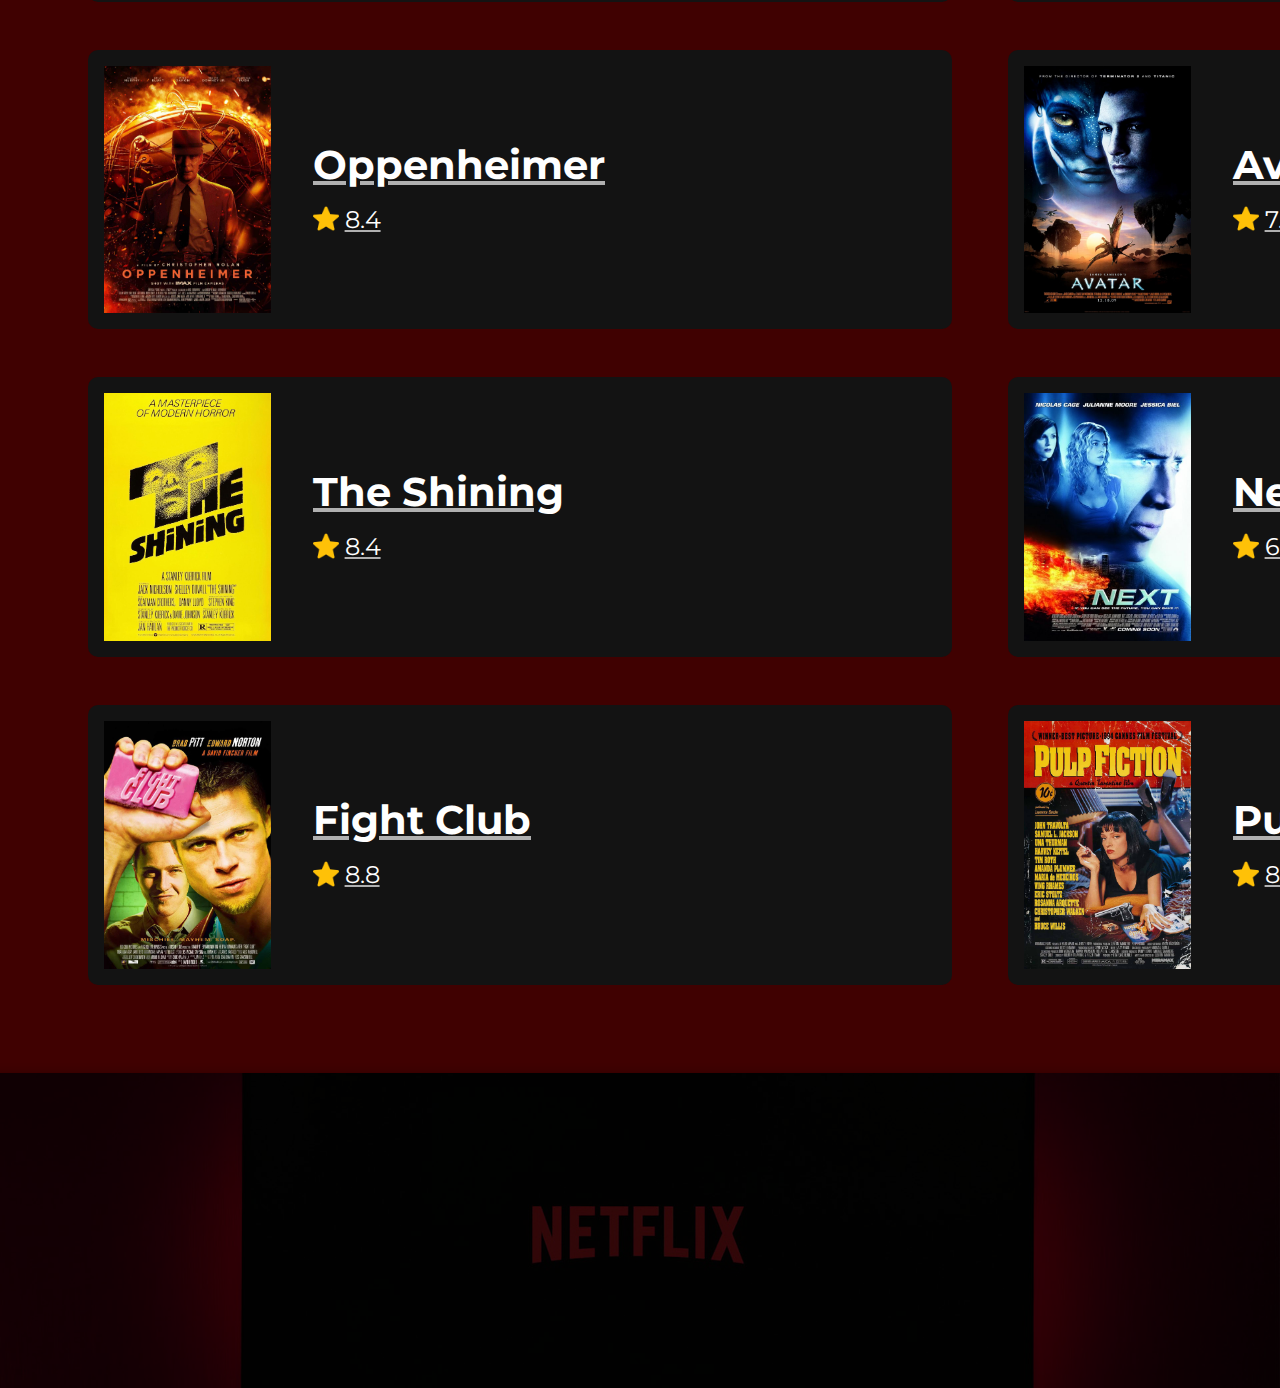
==== commit b6cf28f0: "23/04" ====
--- a/index.html
+++ b/index.html
@@ -54,7 +54,9 @@
         </div>
       </article>
 
-      <footer></footer>
+      <footer>
+        
+      </footer>
     </div>
     <script src="js/main.js"></script>
   </body>
--- a/css/stylesheet.css
+++ b/css/stylesheet.css
@@ -56,7 +56,7 @@
 }
 
 article {
-  background-color: rgb(0, 0, 0);
+  background-color: rgb(64, 1, 1);
   padding: 1rem;
   padding-bottom: 0.5rem;
 }
@@ -81,6 +81,8 @@
 
 .image {
   height: 247.75px;
+  width: 167px;
+  object-fit: cover;
 }
 
 .link-short-information {
@@ -208,6 +210,10 @@
   width: 380px;
 }
 
+#desction_title {
+  display: none;
+}
+
 #movie-description {
   margin: 40px;
 
@@ -299,9 +305,12 @@
 
 #quotes-article {
   padding: 0;
+
+  background-color: black;
 }
 
 .quote {
+  width: auto;
   padding: 1rem;
   text-align: center;
   color: white;
@@ -317,7 +326,11 @@
   margin-bottom: 2rem;
 }
 
-.desktop-title {
+.mobile-title {
+  font-size: 2.3rem;
+}
+
+.who {
   display: none;
 }
 
@@ -325,7 +338,7 @@
   display: none;
 }
 
-/*-------------------------Madia landing page-------------------------*/
+/*-------------------------Media landing page desktop-------------------------*/
 
 @media screen and (min-width: 600px) {
   body::-webkit-scrollbar {
@@ -374,16 +387,17 @@
     margin: 0px;
     padding: 1rem;
 
-    height: 25vh;
+    height: auto;
     width: 54rem;
 
-    transition: 0.3sec;
+    transition: 0.3s;
   }
 
   .inner-border {
     margin: 1.5rem;
     margin-left: 2.5rem;
     margin-right: 0px;
+    padding-left: 1rem;
     width: 54rem;
 
     display: flex;
@@ -391,23 +405,12 @@
     align-items: center;
 
     border-radius: 12px;
-    transition: 0.1s;
-  }
-
-  .inner-border:hover {
-    margin-bottom: 0;
-    margin-left: 1.8rem;
-
-    border: 5px solid white;
-    border-radius: 1rem;
+    transition: 0.2s;
   }
 
   .link_movie:hover {
-    margin: 0px;
-    margin-left: 6px;
-    margin-right: 6px;
-
-    width: 58rem;
+    transform: scale(1.04);
+    outline: 10px solid white;
   }
 
   .name {
@@ -449,22 +452,33 @@
   }
 
   #movie-image {
-    margin-left: 20rem;
+    margin-top: 3rem;
+    margin-left: 15rem;
+    margin-right: 4rem;
+
+    height: 40rem;
+    width: auto;
+    object-fit: cover;
+  }
+
+  #desction_title {
+    font-size: 3rem;
+    color: white;
   }
 
   #movie-description {
-    margin: 5rem;
     margin-right: 20rem;
+    margin-left: 1rem;
 
     font-size: 2rem;
   }
 
   #movie-actors {
     margin-top: 4rem;
-
-    display: flex;
-    justify-content: center;
-    font-size: 3.5rem;
+    margin-right: 25rem;
+    margin-left: -0.5rem;
+
+    font-size: 2rem;
   }
 
   /*-------------------------More-------------------------*/
@@ -475,19 +489,21 @@
 
   #magic {
     margin: 4rem;
+    margin-bottom: 2rem;
     display: flex;
     justify-content: center;
 
-    font-size: 3rem;
+    font-size: 38.832px;
   }
 
   #section-text p {
-    margin-left: 40rem;
-    margin-right: 40rem;
+    margin-left: 38rem;
+    margin-right: 39rem;
     margin-bottom: 5rem;
     display: flex;
     text-align: center;
 
+    font-size: 1.5rem;
     color: white;
   }
 
@@ -555,6 +571,10 @@
     padding-right: 20rem;
   }
 
+  .quote img {
+    object-fit: cover;
+  }
+
   .quote {
     margin-top: 1.5rem;
     margin-bottom: 1.5rem;
@@ -584,9 +604,10 @@
     display: none;
   }
 
-  .desktop-title {
-    display: flex;
-    justify-content: center;
+  .who {
+    padding-left: 2rem;
+    display: flex;
+    justify-content:flex-start;
   }
 
   .quote:hover {
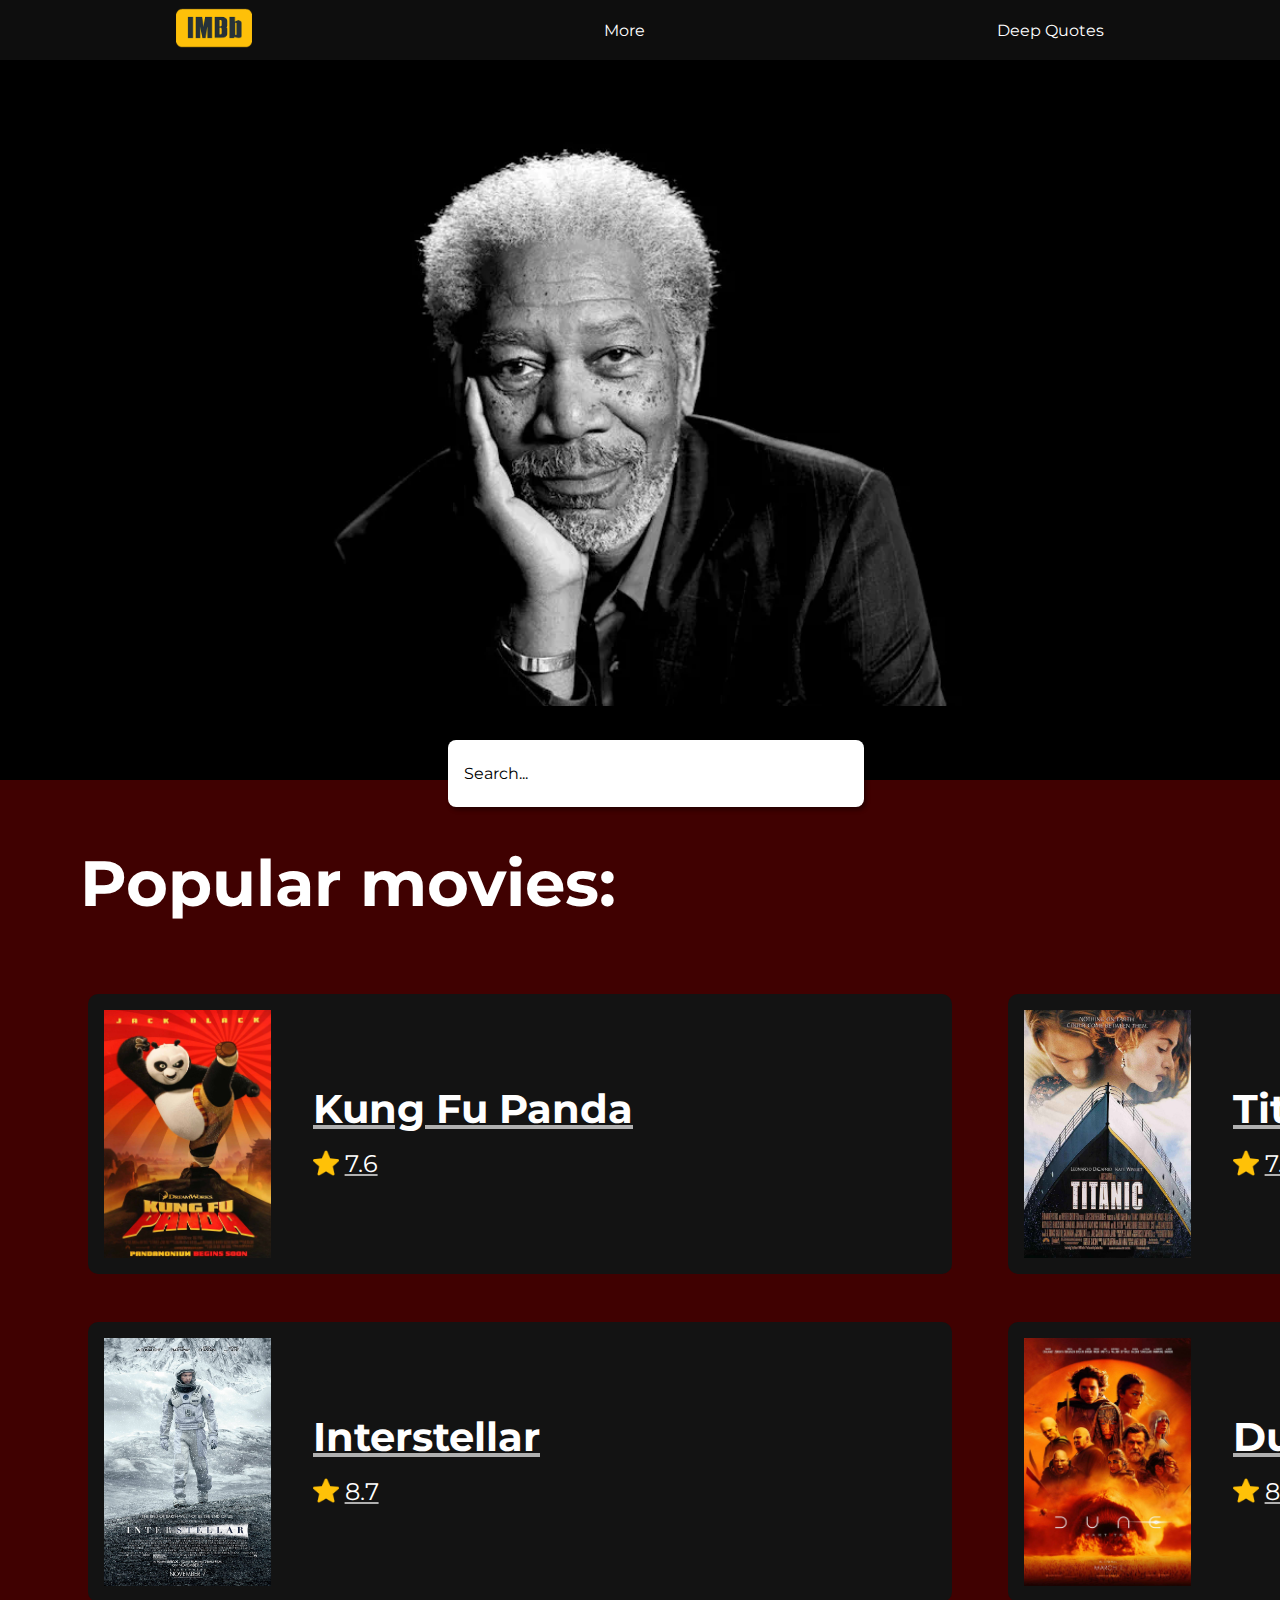
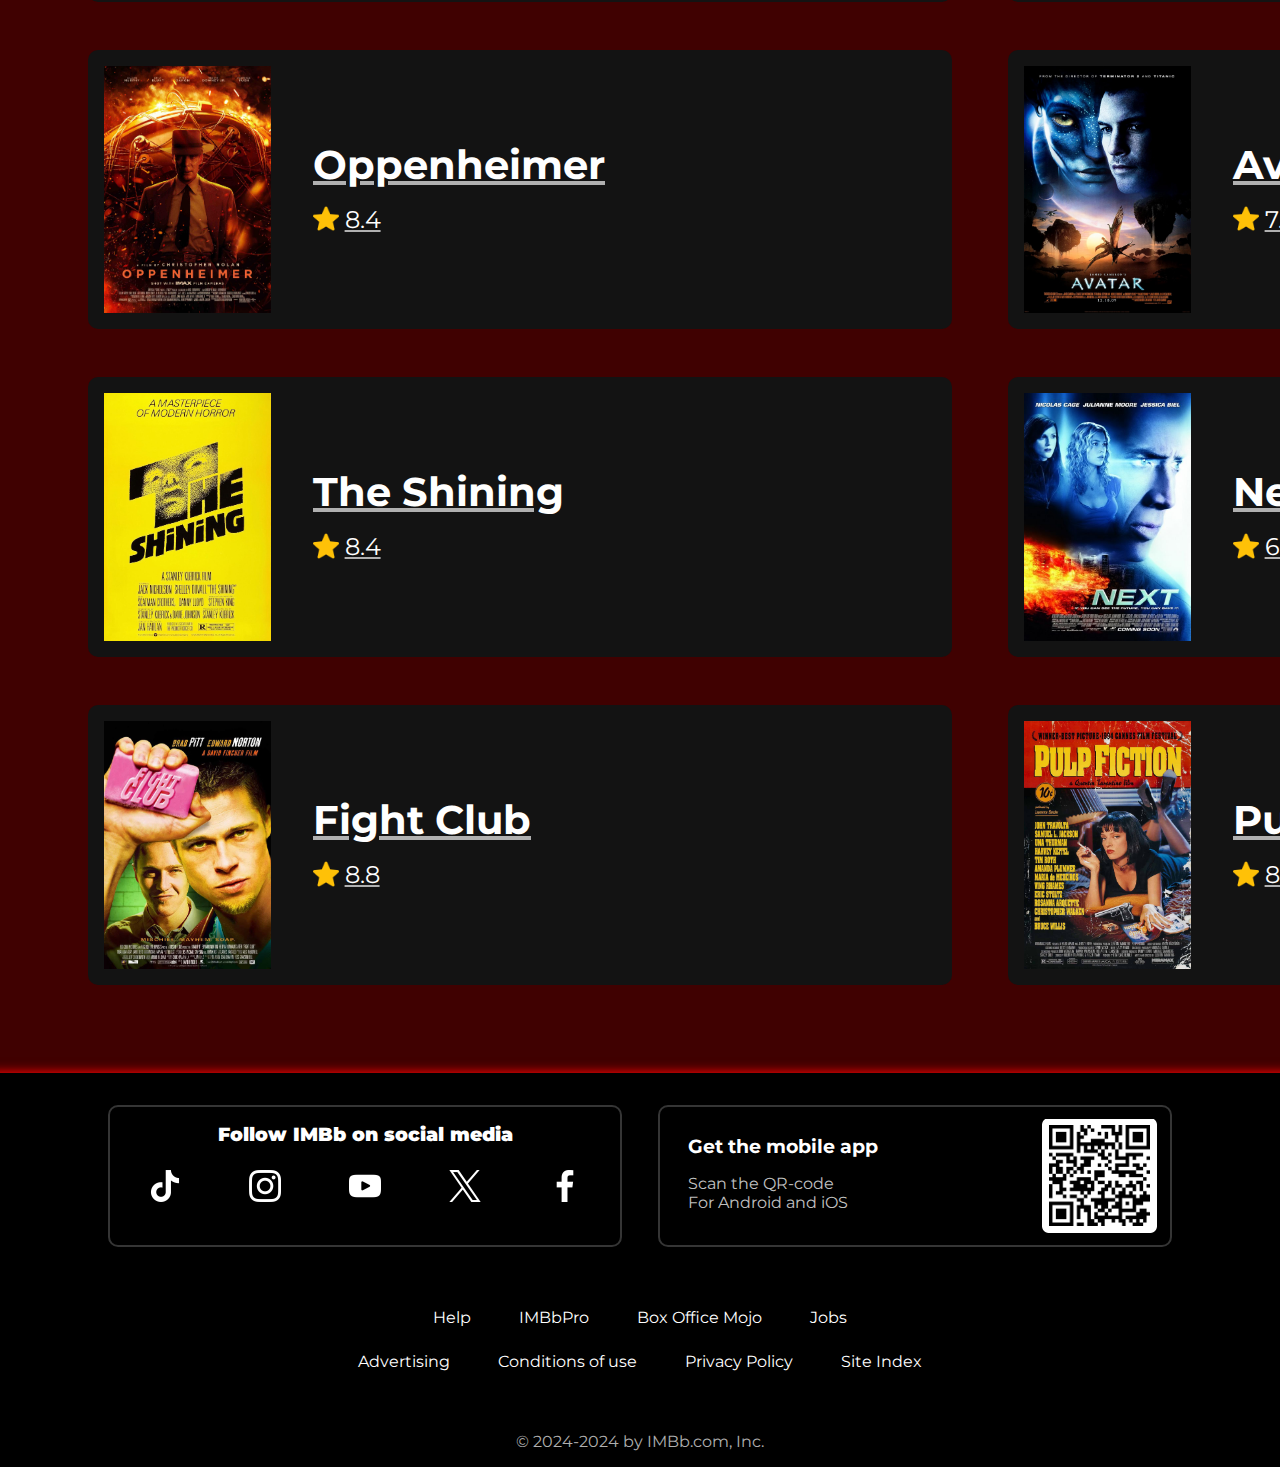
==== commit 78ad22ca: "03/05 finale" ====
--- a/index.html
+++ b/index.html
@@ -55,7 +55,42 @@
       </article>
 
       <footer>
+        <div class="desktop-helper">
+          <div class="footer-card-social">
+            <h2 class="footer-title-social"><b>Follow IMBb on social media</b></h2>
+            <ul class="social-icons">
+              <li><a href=""><img src="img/Social-Media/tik-tok.png" alt="Tik-Tok"></a></li>
+              <li><a href=""><img src="img/Social-Media/instagram.png" alt="Instagram"></a></li>
+              <li><a href=""><img src="img/Social-Media/youtube.png" alt="YouTube"></a></li>
+              <li><a href=""><img src="img/Social-Media/twitter.png" alt="X"></a></li>
+              <li><a href=""><img src="img/Social-Media/facebook.png" alt="Facebook"></a></li>
+            </ul>
+          </div>
+
+          <div class="footer-card-app">
+            <div>
+              <h2 class="footer-title-social">Get the mobile app</h2>
+              <p>Scan the QR-code <br>For Android and iOS</p>
+            </div>  
+            <img src="img/qr-code.png" alt="QR-Code">
+          </div>
+        </div>
         
+        <ul class="footer-links">
+          <li><a href="">Help</a></li>
+          <li><a href="">IMBbPro</a></li>
+          <li><a href="">Box Office Mojo</a></li>
+          <li><a href="">Jobs</a></li>
+        </ul>
+
+        <ul class="footer-links">
+          <li><a href="">Advertising</a></li>
+          <li><a href="">Conditions of use</a></li>
+          <li><a href="">Privacy Policy</a></li>
+          <li><a href="">Site Index</a></li>
+        </ul>
+
+        <p class="copyright">© 2024-2024 by IMBb.com, Inc.</p>
       </footer>
     </div>
     <script src="js/main.js"></script>
--- a/css/stylesheet.css
+++ b/css/stylesheet.css
@@ -25,9 +25,11 @@
 
 main {
   position: relative;
+  height: 616px;
+
   background-color: black;
   color: white;
-  height: 616px;
+  box-shadow: -4px 12px 20px 0px rgb(0, 0, 0);
 }
 
 main img {
@@ -121,15 +123,83 @@
 }
 
 footer {
-  height: 13vh;
-
-  background-image: url(/img/footer.jpg);
-  background-size: cover;
-  background-position: center;
-  filter: brightness(0.2);
+  height: auto;
+  padding-top: 1rem;
+  padding-bottom: 0;
+  display: flex;
+  flex-direction: column;
+  align-items: center;
+
+  background-color: black;
   box-shadow: 0px 9px 10px 10px red;
 }
 
+.footer-card-social {
+  width: 380px;
+  height: auto;
+  padding: 5px;
+  margin-bottom: 1rem;
+
+  border-color: rgb(53, 53, 53);
+  border-width: 2px;
+  border-style: solid;
+  border-radius: 10px;
+}
+
+.footer-title-social {
+  margin-top: 10px;
+  margin-bottom: 10px;
+
+  font-size: larger;
+  color: white;
+  text-align: center;
+}
+
+footer ul {
+  padding: 0;
+  display: flex;
+  justify-content: space-around;
+}
+
+.social-icons li {
+  margin-left: 8px;
+  margin-right: 8px;
+  display: inline-block;
+  color: inherit;
+  vertical-align: middle;
+}
+
+.social-icons li img {
+  height: 1.5rem;
+}
+
+.footer-card-app {
+  width: 366px;
+  height: auto;
+  padding: 12px;
+  margin-bottom: 1rem;
+  display: flex;
+  flex-direction: row;
+  align-items: center;
+  justify-content: space-between;
+
+  border-color: rgb(53, 53, 53);
+  border-width: 2px;
+  border-style: solid;
+  border-radius: 10px;
+}
+
+.footer-card-app div {
+  margin-left: 1rem;
+}
+
+.footer-card-app div p {
+  color: rgba(255, 255, 255, 0.774);
+}
+
+.copyright {
+  display: none;
+}
 /*-------------------------------Filmer-------------------------------*/
 
 #filmer-body {
@@ -210,7 +280,7 @@
   width: 380px;
 }
 
-#desction_title {
+#description_title {
   display: none;
 }
 
@@ -261,6 +331,8 @@
   display: flex;
   flex-direction: column;
   align-items: center;
+
+  background-color: black;
 }
 
 #info-article img {
@@ -301,6 +373,9 @@
   margin: 0;
 }
 
+.footer-links {
+  display: none;
+}
 /*-------------------------------Quotes-------------------------------*/
 
 #quotes-article {
@@ -338,7 +413,7 @@
   display: none;
 }
 
-/*-------------------------Media landing page desktop-------------------------*/
+/*------------------------------------------------------------------Media landing page desktop-------------------------------------------------------------------*/
 
 @media screen and (min-width: 600px) {
   body::-webkit-scrollbar {
@@ -352,6 +427,7 @@
     background-repeat: no-repeat;
     background-size: contain;
     background-position: center;
+    box-shadow: 0px 0px 0px 0px rgb(0, 0, 0);
   }
 
   main img {
@@ -428,10 +504,58 @@
   }
 
   footer {
-    height: 35vh;
-
-    background-image: url(/img/footer.jpg);
-    background-position: center;
+    height: auto;
+    padding-top: 2rem;
+
+    background-color: black;
+  }
+
+  .desktop-helper {
+    width: 1100px;
+    margin-bottom: 2rem;
+
+    display: flex;
+    flex-direction: row;
+    justify-content: space-around;
+  }
+
+  .footer-card-social {
+    width: 500px;
+    height: 128px;
+  }
+
+  .social-icons {
+    margin-top: 1.5rem;
+  }
+
+  .social-icons li img {
+    height: 2rem;
+  }
+
+  .footer-card-app {
+    width: 486px;
+  }
+
+  .footer-links {
+    display: flex;
+    margin: 0.8rem;
+
+    list-style-type: none;
+  }
+
+  .footer-links a {
+    margin-left: 1.5rem;
+    margin-right: 1.5rem;
+
+    color: white;
+    text-decoration: none;
+  }
+
+  .copyright {
+    display: flex;
+    margin-top: 3rem;
+
+    color: rgba(255, 255, 255, 0.699);
   }
 
   /*-------------------------Fimler-------------------------*/
@@ -461,14 +585,16 @@
     object-fit: cover;
   }
 
-  #desction_title {
+  #description_title {
+    display: flex;
+
     font-size: 3rem;
     color: white;
   }
 
   #movie-description {
     margin-right: 20rem;
-    margin-left: 1rem;
+    margin-left: 0px;
 
     font-size: 2rem;
   }
@@ -476,7 +602,7 @@
   #movie-actors {
     margin-top: 4rem;
     margin-right: 25rem;
-    margin-left: -0.5rem;
+    margin-left: 0px;
 
     font-size: 2rem;
   }
